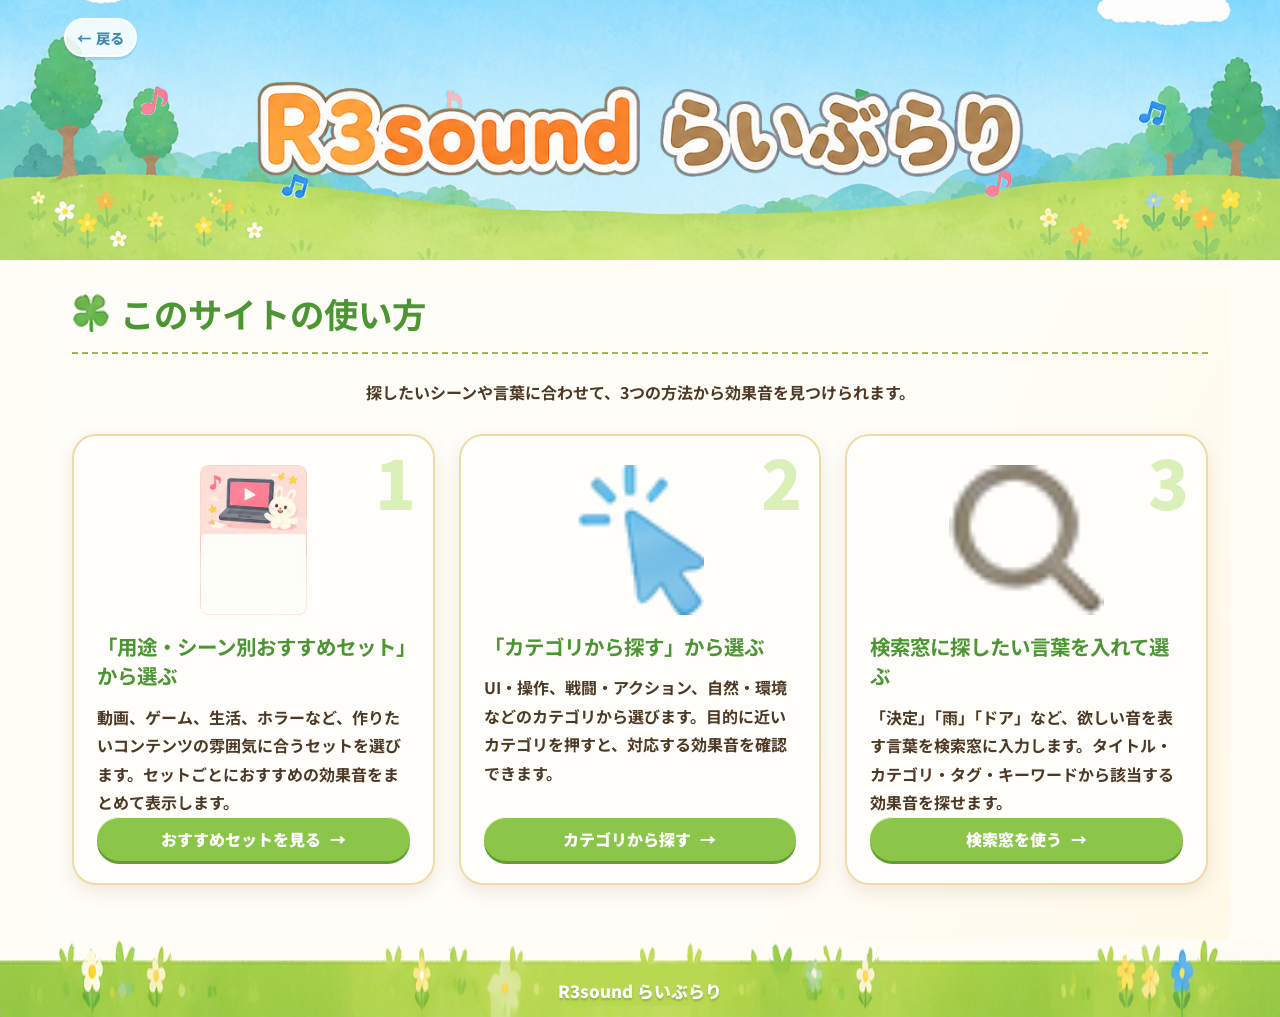
==== about.html @ 97f18c41 "Create about.html 315" ====
<!doctype html>
<html lang="ja">
<head>
  <meta charset="UTF-8">
  <meta name="viewport" content="width=device-width, initial-scale=1.0">
  <title>使い方 | R3sound らいぶらり</title>
  <link rel="stylesheet" href="style.css">
  <style>
    .guide-page { min-height: 100vh; color: #4d3924; background: #fffdf5; }
    .guide-hero { position: relative; min-height: 260px; overflow: hidden; padding: 18px 5% 46px; text-align: center; background: url('assets/images/01.png') center 55% / cover no-repeat; }
    .guide-hero::after { content: ''; position: absolute; inset: 0; background: linear-gradient(180deg, rgba(255,255,255,.08), rgba(255,255,255,.26)); pointer-events: none; }
    .guide-nav, .guide-brand { position: relative; z-index: 2; }
    .guide-nav { display: flex; justify-content: flex-start; max-width: 1320px; margin: 0 auto; }
    .guide-nav a { display: inline-flex; align-items: center; gap: 5px; padding: 7px 11px; border: 2px solid rgba(255,255,255,.94); border-radius: 999px; background: rgba(255,255,255,.84); color: #4089ad; font-weight: 800; font-size: .9rem; text-decoration: none; box-shadow: 0 3px 0 rgba(49,123,154,.18); transition: transform .2s ease, background .2s ease; }
    .guide-nav a:hover, .guide-nav a:focus-visible { transform: translateY(-2px); background: #fff; }
    .guide-brand { display: inline-block; margin-top: 24px; }
    .guide-brand img { width: min(850px, 60vw); height: auto; }
    .guide-note { position: absolute; z-index: 1; width: clamp(22px, 2.1vw, 34px); height: auto; pointer-events: none; animation: guide-float 3.5s ease-in-out infinite; }
    .guide-note.n1 { left: 11%; top: 86px; animation-delay: -.4s; } .guide-note.n2 { left: 22%; top: 173px; animation-delay: -1.4s; } .guide-note.n3 { left: 34%; top: 90px; animation-delay: -2.2s; } .guide-note.n4 { left: 66%; top: 88px; animation-delay: -1s; } .guide-note.n5 { left: 77%; top: 168px; animation-delay: -2.8s; } .guide-note.n6 { left: 89%; top: 100px; animation-delay: -.8s; }
    @keyframes guide-float { 0%, 100% { transform: translateY(0) rotate(-5deg); } 50% { transform: translateY(-13px) rotate(8deg); } }
    .guide-main { max-width: 1180px; margin: 28px auto 0; padding: 0 22px 54px; }
    .guide-heading { display: flex; align-items: center; gap: 10px; margin: 0 0 24px; padding-bottom: 14px; border-bottom: 2px dashed #91bd49; color: #4b9633; font-size: clamp(1.5rem, 3.8vw, 2.15rem); }
    .guide-heading img { width: 38px; height: 38px; object-fit: contain; }
    .guide-intro { margin: 0 0 26px; line-height: 1.85; text-align: center; }
    .guide-cards { display: grid; grid-template-columns: repeat(3, 1fr); gap: 24px; }
    .guide-card { position: relative; overflow: hidden; display: flex; flex-direction: column; min-height: 365px; padding: 25px 23px 22px; border: 2px solid #f0dba8; border-radius: 24px; background: #fffefb; box-shadow: 0 7px 17px rgba(135,104,48,.13); transition: transform .24s ease, box-shadow .24s ease; }
    .guide-card:hover { transform: translateY(-7px); box-shadow: 0 14px 25px rgba(135,104,48,.2); }
    .guide-number { position: absolute; top: 11px; right: 17px; color: #dbefb8; font-size: 4.2rem; font-weight: 900; line-height: 1; }
    .guide-card img { position: relative; width: 100%; height: 150px; object-fit: contain; margin: 4px 0 17px; }
    .guide-card h2 { position: relative; margin: 0 0 12px; color: #4b9633; font-size: 1.28rem; line-height: 1.45; }
    .guide-card p { position: relative; margin: 0; line-height: 1.78; }
    .guide-card a { position: relative; display: inline-flex; align-items: center; justify-content: center; gap: 9px; margin-top: auto; padding: 10px 16px; border-radius: 999px; background: #8bc64a; color: #fff; font-weight: 900; text-decoration: none; box-shadow: inset 0 1px #efffcf, 0 3px 0 #609e30; transition: transform .2s ease, filter .2s ease; }
    .guide-card a:hover { transform: translateY(-2px); filter: brightness(1.08); }
    .guide-footer { position: relative; min-height: 78px; display: grid; place-items: end center; padding-bottom: 12px; background: url('assets/images/02.png') center / 100% 100% no-repeat; color: #fff; font-weight: 900; font-size: 1.05rem; text-shadow: 0 2px 2px rgba(60,113,25,.35); }
    .guide-footer a { color: inherit; text-decoration: none; }
    @media (max-width: 760px) { .guide-cards { grid-template-columns: 1fr; } .guide-card { min-height: 0; } }
    @media (max-width: 620px) { .guide-hero { min-height: 218px; padding: 12px 14px 37px; } .guide-nav a { padding: 6px 9px; font-size: .78rem; } .guide-brand { margin-top: 21px; } .guide-brand img { width: 95%; } .guide-note { width: 20px; } .guide-note.n3, .guide-note.n4 { display: none; } .guide-main { margin-top: 18px; padding: 0 12px 34px; } .guide-heading { font-size: 1.4rem; } }
  </style>
</head>
<body class="guide-page">
  <header class="guide-hero">
    <nav class="guide-nav" aria-label="ページ操作"><a href="index.html"><span aria-hidden="true">←</span> 戻る</a></nav>
    <img class="guide-note n1" src="assets/images/06.png" alt=""><img class="guide-note n2" src="assets/images/07.png" alt=""><img class="guide-note n3" src="assets/images/08.png" alt=""><img class="guide-note n4" src="assets/images/09.png" alt=""><img class="guide-note n5" src="assets/images/06.png" alt=""><img class="guide-note n6" src="assets/images/07.png" alt="">
    <a class="guide-brand" href="index.html" aria-label="R3sound らいぶらり トップページへ"><img src="assets/images/03.png" alt="R3sound らいぶらり"></a>
  </header>
  <main class="guide-main">
    <h1 class="guide-heading"><img src="assets/icons/a05.png" alt="">このサイトの使い方</h1>
    <p class="guide-intro">探したいシーンや言葉に合わせて、3つの方法から効果音を見つけられます。</p>
    <section class="guide-cards" aria-label="効果音の探し方">
      <article class="guide-card"><span class="guide-number">1</span><img src="assets/images/10.png" alt="解説動画向けのおすすめセット"><h2>「用途・シーン別おすすめセット」から選ぶ</h2><p>動画、ゲーム、生活、ホラーなど、作りたいコンテンツの雰囲気に合うセットを選びます。セットごとにおすすめの効果音をまとめて表示します。</p><a href="index.html#sets">おすすめセットを見る <span aria-hidden="true">→</span></a></article>
      <article class="guide-card"><span class="guide-number">2</span><img src="assets/icons/a08.png" alt="UI・操作のカテゴリ"><h2>「カテゴリから探す」から選ぶ</h2><p>UI・操作、戦闘・アクション、自然・環境などのカテゴリから選びます。目的に近いカテゴリを押すと、対応する効果音を確認できます。</p><a href="index.html#categories">カテゴリから探す <span aria-hidden="true">→</span></a></article>
      <article class="guide-card"><span class="guide-number">3</span><img src="assets/icons/a04.png" alt="検索"><h2>検索窓に探したい言葉を入れて選ぶ</h2><p>「決定」「雨」「ドア」など、欲しい音を表す言葉を検索窓に入力します。タイトル・カテゴリ・タグ・キーワードから該当する効果音を探せます。</p><a href="index.html#search">検索窓を使う <span aria-hidden="true">→</span></a></article>
    </section>
  </main>
  <footer class="guide-footer"><a href="index.html">R3sound らいぶらり</a></footer>
</body>
</html>
---- style.css ----
@import url('https://fonts.googleapis.com/css2?family=Mochiy+Pop+One&family=Noto+Sans+JP:wght@600;700;800&display=swap');
.search-suggestions{position:relative;z-index:3;display:flex;flex-wrap:wrap;justify-content:center;gap:7px;max-width:850px;margin:8px auto 0;color:#fff;font-size:13px}.search-suggestions button{border:1px solid #fff;background:#5baed0;color:#fff;border-radius:15px;padding:3px 11px;font:inherit;cursor:pointer}.search-suggestions button:hover{background:#318cb6}@media(max-width:760px){.search-suggestions{font-size:11px}.search-suggestions button{padding:3px 8px}}
.sound-empty{grid-column:1 / -1;margin:0;padding:26px;border:1px dashed #93bf6b;border-radius:14px;background:#fbfff7;color:#5d8744;text-align:center}
body .selected-source:not(.is-set-image) .selected-source-visual{display:flex;align-items:center;justify-content:center;overflow:visible;background:transparent;border:2px solid #8ac45c;border-radius:14px}body .selected-source:not(.is-set-image) .selected-source-visual img{width:100%;height:100%;object-fit:contain;object-position:center}
.selected-source:not(.is-set-image) .selected-source-visual{width:68px;height:68px;flex-basis:68px}.selected-source:not(.is-set-image) .selected-source-visual img{width:68px;height:68px}.selected-source.is-set-image .selected-source-visual{display:flex;justify-content:center;align-items:flex-start}.selected-source.is-set-image .selected-source-visual img{transform-origin:center top;object-position:center top}
.selected-source-visual{width:68px;height:68px;flex:0 0 68px;overflow:hidden;border-radius:10px}.selected-source-visual img{display:block}.selected-source.is-set-image .selected-source-visual img{width:68px;height:136px;max-width:none;object-fit:fill;object-position:top}
.hero .dog{animation:dog-walk 7s ease-in-out infinite}.hero .cat{animation:cat-walk 7s ease-in-out infinite}@keyframes dog-walk{0%,100%{transform:translate(0,0) rotate(0)}12%{transform:translate(-1.8vw,-7px) rotate(-4deg)}24%{transform:translate(-3.8vw,0) rotate(2deg)}36%{transform:translate(-6vw,-7px) rotate(-4deg)}48%{transform:translate(-8vw,0) rotate(0)}54%{transform:translate(-8vw,-5px) rotate(5deg)}66%{transform:translate(-6vw,0) rotate(3deg)}78%{transform:translate(-3vw,-7px) rotate(-3deg)}90%{transform:translate(-1vw,0) rotate(2deg)}}@keyframes cat-walk{0%,100%{transform:translate(0,0) rotate(0)}12%{transform:translate(1.8vw,-7px) rotate(4deg)}24%{transform:translate(3.8vw,0) rotate(-2deg)}36%{transform:translate(6vw,-7px) rotate(4deg)}48%{transform:translate(8vw,0) rotate(0)}54%{transform:translate(8vw,-5px) rotate(-5deg)}66%{transform:translate(6vw,0) rotate(-3deg)}78%{transform:translate(3vw,-7px) rotate(3deg)}90%{transform:translate(1vw,0) rotate(-2deg)}}@media(prefers-reduced-motion:reduce){.hero .dog,.hero .cat{animation:none}}
.sound-card .waveform{position:relative;overflow:hidden;gap:2px}.sound-card .waveform i{flex:1 1 0;width:3px;max-width:4px;transform-origin:center}.sound-card.is-playing .waveform::after{position:absolute;inset:0;content:"";background:linear-gradient(90deg,transparent 0%,#ffffffaa 48%,transparent 100%);animation:wave-flow 1.15s linear infinite}.sound-card.is-playing .waveform i{animation:wave-pulse .72s ease-in-out infinite;animation-delay:calc(var(--bar-index) * 38ms)}@keyframes wave-flow{from{transform:translateX(-110%)}to{transform:translateX(110%)}}@keyframes wave-pulse{50%{transform:scaleY(.28);filter:brightness(1.2)}}
.sound-section .sound-selection{align-items:flex-start;flex-direction:column;gap:8px}.selected-source{display:flex;align-items:center;gap:8px;color:#396d2d;font-size:24px}.selected-source img{width:68px;height:68px;object-fit:contain}.sound-section .sound-selection strong{font-size:14px}
.sound-section h2{position:relative;top:15px;margin-bottom:38px}.sound-grid{grid-template-columns:repeat(4,minmax(0,1fr));grid-auto-flow:row}body footer{padding-top:5px;line-height:28px}
.sound-section{margin-top:30px}.sound-selection{display:flex;align-items:center;gap:12px;margin:-5px 0 18px;font-size:14px}.sound-selection span{color:#fff;background:#78b93a;border-radius:20px;padding:5px 14px}.sound-selection strong{color:#4b8730;font-size:18px}.sound-grid{display:grid;grid-template-columns:repeat(4,minmax(0,1fr));gap:20px}.sound-card{min-width:0;padding:17px;border:1px solid #d9ebc5;border-radius:18px;background:linear-gradient(145deg,#fff 0%,#fbfff7 100%);box-shadow:0 5px 12px #879b6a2b;transition:transform .2s,box-shadow .2s}.sound-card:hover{transform:translateY(-5px);box-shadow:0 12px 19px #78935342}.sound-card-head{display:flex;justify-content:space-between;align-items:flex-start;gap:7px}.sound-card h3{margin:0;color:#385f2c;font-size:17px;line-height:1.4}.sound-category{flex:0 0 auto;color:#4a902c;background:#e4f4cb;border-radius:13px;padding:3px 8px;font-size:10px}.sound-meta{display:flex;flex-wrap:wrap;gap:5px;margin:10px 0}.sound-meta span{border-radius:10px;padding:3px 7px;background:#fff0cc;color:#9a681b;font-size:10px}.sound-meta .keyword{background:#e9efff;color:#4169aa}.waveform{height:55px;display:flex;align-items:center;justify-content:space-around;gap:3px;margin:8px 0 13px;padding:7px;border-radius:10px;background:#f2f8ed}.waveform i{display:block;width:5px;max-width:8%;height:var(--bar-height);border-radius:5px;background:linear-gradient(#8bca58,#49a9bb)}.sound-actions{display:grid;grid-template-columns:1fr 1fr;gap:8px}.sound-actions button{border:0;border-radius:16px;padding:8px 4px;color:#fff;font:700 12px "Noto Sans JP",sans-serif;cursor:pointer;transition:filter .2s,transform .2s}.sound-actions button:hover{filter:brightness(1.08);transform:translateY(-2px)}.preview-button{background:#4eaf75}.download-button{background:#5b91dd}@media(max-width:1100px){.sound-grid{grid-template-columns:repeat(3,minmax(0,1fr))}}@media(max-width:760px){.sound-section{margin-top:28px}.sound-selection{gap:7px;align-items:flex-start;flex-direction:column}.sound-selection strong{font-size:15px}.sound-grid{grid-template-columns:repeat(2,minmax(0,1fr));gap:12px}.sound-card{padding:13px}.sound-card h3{font-size:14px}.sound-actions button{font-size:10px}}@media(max-width:460px){.sound-grid{grid-template-columns:1fr}}
body footer{height:40px;background:transparent url('assets/images/02.png') center/100% 100% no-repeat}
.hero .utility-nav a,.hero .tagline{-webkit-text-stroke:10px #fff;paint-order:stroke fill;text-shadow:0 0 0 #fff}
/* Keep every card's copy within the lower white area at all screen sizes. */
.recommends .card h3{top:52%;font-size:clamp(13px,1.3vw,19px);line-height:1.25}
.recommends .card p{top:68%;font-size:clamp(8px,.78vw,12px);line-height:1.35}
.recommends .card a{bottom:6%;font-size:clamp(11px,1vw,16px);padding:4px}
@media(max-width:760px){.recommends .card h3{top:52%;font-size:13px}.recommends .card p{top:70%;font-size:8px;line-height:1.25}.recommends .card a{bottom:5%;font-size:11px;padding:3px;gap:10px}}
/* Text and buttons sit in the white lower half of the supplied PNG cards. */
.recommends .card{position:relative;aspect-ratio:5 / 7;padding:0}
.recommends .card-art{position:absolute;inset:0;width:100%;height:100%;z-index:0}
.recommends .card h3,.recommends .card p,.recommends .card a{position:absolute;z-index:1;left:8%;right:8%;width:auto}
.recommends .card h3{top:52%;margin:0;font-size:clamp(13px,1.3vw,19px);line-height:1.25}
.recommends .card p{top:68%;margin:0;min-height:0;font-size:clamp(8px,.78vw,12px);line-height:1.35}
.recommends .card a{bottom:6%;margin:0;font-size:clamp(11px,1vw,16px);padding:4px}
@media(max-width:760px){.recommends .card{padding:0}.recommends .card h3{top:52%;font-size:13px}.recommends .card p{top:70%;font-size:8px;line-height:1.25}.recommends .card a{bottom:5%;font-size:11px;padding:3px;gap:10px}}
*{box-sizing:border-box} html{scroll-behavior:smooth} body{margin:0;color:#27211d;background:#fffdf7;font-family:"Noto Sans JP",sans-serif;font-weight:700}.hero{height:360px;position:relative;overflow:hidden;background:#a9e4fc}.hero-bg{width:100%;height:100%;object-fit:cover;position:absolute;inset:0}.utility-nav{position:absolute;top:17px;right:5.1%;display:flex;gap:17px;z-index:2}.utility-nav a{font-size:13px;color:#23739c;text-decoration:none;display:flex;align-items:center;gap:3px;text-shadow:0 2px #fff}.utility-nav img{width:35px;height:35px;object-fit:contain}.hero-content{position:relative;z-index:1;margin:auto;width:min(850px,60vw);padding-top:57px;text-align:center}.logo{width:min(100%,865px);height:auto}.tagline{font-family:"Mochiy Pop One",sans-serif;color:#754c23;font-size:21px;margin:5px 0 23px;text-shadow:0 3px #fff,2px 0 #fff,-2px 0 #fff}.search{height:70px;background:#fff;border:1px solid #d8c99c;border-radius:38px;box-shadow:0 3px 6px #6b8a8d55;display:flex;align-items:center;padding:0 23px;text-align:left}.search img{width:33px;height:33px;object-fit:contain;margin-right:20px}.search input{border:0;outline:0;background:transparent;width:100%;font:600 17px "Noto Sans JP",sans-serif;color:#48433a}.search input::placeholder{color:#756f67}.popular{display:flex;align-items:center;justify-content:center;gap:9px;margin-top:11px;color:#fff;font-size:14px;white-space:nowrap}.popular button{border:0;border-radius:18px;padding:4px 13px;color:#fff;background:#a4d64a;font:inherit;box-shadow:inset 0 1px #eaffbb,0 2px 3px #66882666;cursor:pointer;transition:.2s}.popular button:hover{transform:translateY(-2px);background:#79bd2a}.pet{position:absolute;z-index:1;bottom:48px;height:160px;width:auto;filter:drop-shadow(0 3px 1px #53842b33)}.dog{left:9.5%}.cat{right:9.5%}.note{position:absolute;z-index:1;width:28px;animation:float 2.8s ease-in-out infinite}.note-pink{left:14.7%;top:105px}.note-green{left:19.8%;top:171px;animation-delay:.7s}.note-blue{right:20.5%;top:182px;animation-delay:1.2s}@keyframes float{50%{transform:translateY(-10px) rotate(8deg)}}main{padding:25px max(5%,40px) 30px;background:linear-gradient(115deg,#fffdf8 0%,#fffdf8 65%,#fff9e8)}.section{max-width:1390px;margin:auto}.section h2{font-family:"Mochiy Pop One",sans-serif;color:#4c9129;font-size:24px;letter-spacing:1px;display:flex;align-items:center;gap:9px;margin:0 0 23px;border-bottom:2px dashed #91bd49;padding-bottom:15px}.section h2 img{width:31px;height:31px;object-fit:contain}.cards{display:grid;grid-template-columns:repeat(5,1fr);gap:34px}.card{min-width:0;background:#fffefc;border:1px solid #f0e2c9;border-radius:20px;box-shadow:0 6px 12px #c6ae8438;overflow:hidden;text-align:center;padding-bottom:19px;transition:transform .25s,box-shadow .25s}.card:hover{transform:translateY(-8px);box-shadow:0 15px 20px #b9985d45}.card-art{width:100%;height:auto;display:block}.card h3{font-size:22px;line-height:1.28;margin:17px 5px 9px}.card p{font-size:13px;line-height:1.55;margin:0 2px 15px;min-height:59px}.card a{margin:auto;color:#fff;text-decoration:none;width:84%;display:flex;align-items:center;justify-content:center;gap:29px;border-radius:20px;padding:5px;font-size:16px;line-height:1;background:var(--accent);box-shadow:inset 0 1px #ffffff99,0 2px 3px #3f713755;transition:.2s}.card a:hover{filter:brightness(1.12);transform:scale(1.03)}.card a img{width:13px;height:13px;object-fit:contain}.card-pink{--accent:#ff6672}.card-pink h3{color:#fb6872}.card-blue{--accent:#428fee}.card-blue h3{color:#0060c8}.card-green{--accent:#42ae50}.card-green h3{color:#368e39}.card-orange{--accent:#fb921c}.card-orange h3{color:#ef7d00}.card-purple{--accent:#9260bd}.card-purple h3{color:#76509d}.categories{margin-top:20px}.categories h2{margin-bottom:25px}.category-grid{display:grid;grid-template-columns:repeat(9,1fr);gap:20px}.category-grid a{height:94px;border-radius:11px;background:#fffdf6;border:1px solid #f2dfba;box-shadow:0 2px 5px #e2c99530;text-decoration:none;color:#32271f;display:flex;flex-direction:column;align-items:center;justify-content:center;gap:7px;font-size:13px;transition:.2s}.category-grid a:hover{background:#fff5d6;transform:translateY(-5px);box-shadow:0 8px 15px #d4a85544}.category-grid img{height:45px;max-width:55px;object-fit:contain}.category-grid span{white-space:nowrap}footer{height:28px;background:#a8d94b url('assets/images/02.png') center/auto 28px no-repeat;color:#fff;text-align:center;font-size:16px;line-height:28px;text-shadow:0 2px #6ea225}@media(max-width:1100px){.cards{gap:16px}.card h3{font-size:18px}.card p{font-size:12px}.category-grid{gap:9px}.pet{height:135px}.hero-content{width:65vw}}@media(max-width:760px){.hero{height:475px}.utility-nav{right:15px;top:10px;gap:8px}.utility-nav a{font-size:10px;flex-direction:column}.utility-nav img{width:26px;height:26px}.hero-content{width:calc(100% - 32px);padding-top:70px}.logo{width:95%}.tagline{font-size:14px;line-height:1.55;margin:9px 0 15px}.search{height:60px;padding:0 17px}.search input{font-size:13px}.search img{width:25px;margin-right:10px}.popular{flex-wrap:wrap;white-space:normal;gap:5px;font-size:11px;margin:9px auto;width:95%}.popular button{padding:3px 9px}.pet{height:105px;bottom:18px}.dog{left:4%}.cat{right:4%}.note{display:none}main{padding:20px 16px}.section h2{font-size:17px;margin-bottom:16px;padding-bottom:10px}.section h2 img{width:25px}.cards{grid-template-columns:repeat(2,1fr);gap:14px}.card{border-radius:14px;padding-bottom:13px}.card h3{font-size:16px;margin:10px 3px 7px}.card p{font-size:10px;min-height:46px;margin-bottom:10px}.card a{font-size:13px;gap:15px}.category-grid{grid-template-columns:repeat(3,1fr);gap:10px}.category-grid a{height:86px;font-size:11px}.categories{margin-top:24px}}
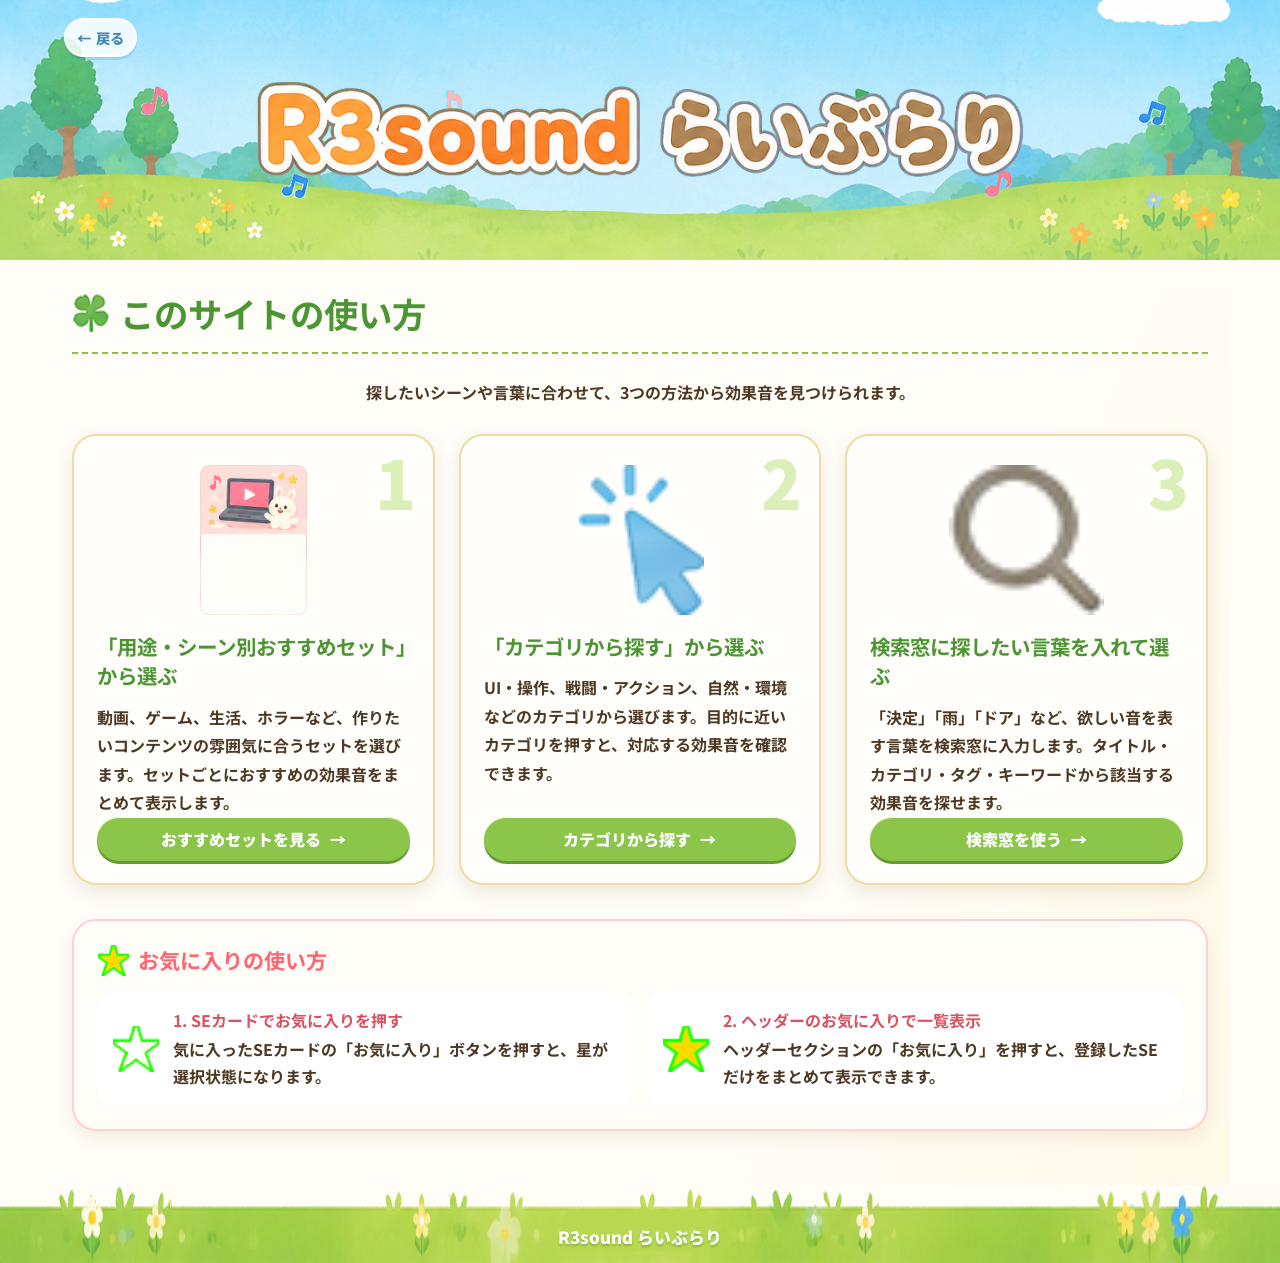
==== commit 9b84c8ef: "Update about.html" ====
--- a/about.html
+++ b/about.html
@@ -31,9 +31,17 @@
     .guide-card p { position: relative; margin: 0; line-height: 1.78; }
     .guide-card a { position: relative; display: inline-flex; align-items: center; justify-content: center; gap: 9px; margin-top: auto; padding: 10px 16px; border-radius: 999px; background: #8bc64a; color: #fff; font-weight: 900; text-decoration: none; box-shadow: inset 0 1px #efffcf, 0 3px 0 #609e30; transition: transform .2s ease, filter .2s ease; }
     .guide-card a:hover { transform: translateY(-2px); filter: brightness(1.08); }
+    .guide-favorite { margin-top: 34px; padding: 24px; border: 2px solid #ffd0d4; border-radius: 24px; background: #fffdf7; box-shadow: 0 7px 17px rgba(135,104,48,.1); }
+    .guide-favorite h2 { display: flex; align-items: center; gap: 9px; margin: 0 0 17px; color: #ff6672; font-size: 1.32rem; }
+    .guide-favorite h2 img { width: 31px; height: 31px; object-fit: contain; }
+    .favorite-steps { display: grid; grid-template-columns: repeat(2, 1fr); gap: 16px; }
+    .favorite-step { display: flex; align-items: center; gap: 14px; padding: 15px; border-radius: 16px; background: #fff; }
+    .favorite-step img { width: 46px; height: 46px; object-fit: contain; }
+    .favorite-step strong { display: block; margin-bottom: 4px; color: #d95261; }
+    .favorite-step p { margin: 0; line-height: 1.7; }
     .guide-footer { position: relative; min-height: 78px; display: grid; place-items: end center; padding-bottom: 12px; background: url('assets/images/02.png') center / 100% 100% no-repeat; color: #fff; font-weight: 900; font-size: 1.05rem; text-shadow: 0 2px 2px rgba(60,113,25,.35); }
     .guide-footer a { color: inherit; text-decoration: none; }
-    @media (max-width: 760px) { .guide-cards { grid-template-columns: 1fr; } .guide-card { min-height: 0; } }
+    @media (max-width: 760px) { .guide-cards, .favorite-steps { grid-template-columns: 1fr; } .guide-card { min-height: 0; } }
     @media (max-width: 620px) { .guide-hero { min-height: 218px; padding: 12px 14px 37px; } .guide-nav a { padding: 6px 9px; font-size: .78rem; } .guide-brand { margin-top: 21px; } .guide-brand img { width: 95%; } .guide-note { width: 20px; } .guide-note.n3, .guide-note.n4 { display: none; } .guide-main { margin-top: 18px; padding: 0 12px 34px; } .guide-heading { font-size: 1.4rem; } }
   </style>
 </head>
@@ -51,6 +59,13 @@
       <article class="guide-card"><span class="guide-number">2</span><img src="assets/icons/a08.png" alt="UI・操作のカテゴリ"><h2>「カテゴリから探す」から選ぶ</h2><p>UI・操作、戦闘・アクション、自然・環境などのカテゴリから選びます。目的に近いカテゴリを押すと、対応する効果音を確認できます。</p><a href="index.html#categories">カテゴリから探す <span aria-hidden="true">→</span></a></article>
       <article class="guide-card"><span class="guide-number">3</span><img src="assets/icons/a04.png" alt="検索"><h2>検索窓に探したい言葉を入れて選ぶ</h2><p>「決定」「雨」「ドア」など、欲しい音を表す言葉を検索窓に入力します。タイトル・カテゴリ・タグ・キーワードから該当する効果音を探せます。</p><a href="index.html#search">検索窓を使う <span aria-hidden="true">→</span></a></article>
     </section>
+    <section class="guide-favorite" aria-labelledby="favorite-guide-title">
+      <h2 id="favorite-guide-title"><img src="assets/icons/a18.png" alt="">お気に入りの使い方</h2>
+      <div class="favorite-steps">
+        <div class="favorite-step"><img src="assets/icons/a17.png" alt=""><div><strong>1. SEカードでお気に入りを押す</strong><p>気に入ったSEカードの「お気に入り」ボタンを押すと、星が選択状態になります。</p></div></div>
+        <div class="favorite-step"><img src="assets/icons/a18.png" alt=""><div><strong>2. ヘッダーのお気に入りで一覧表示</strong><p>ヘッダーセクションの「お気に入り」を押すと、登録したSEだけをまとめて表示できます。</p></div></div>
+      </div>
+    </section>
   </main>
   <footer class="guide-footer"><a href="index.html">R3sound らいぶらり</a></footer>
 </body>
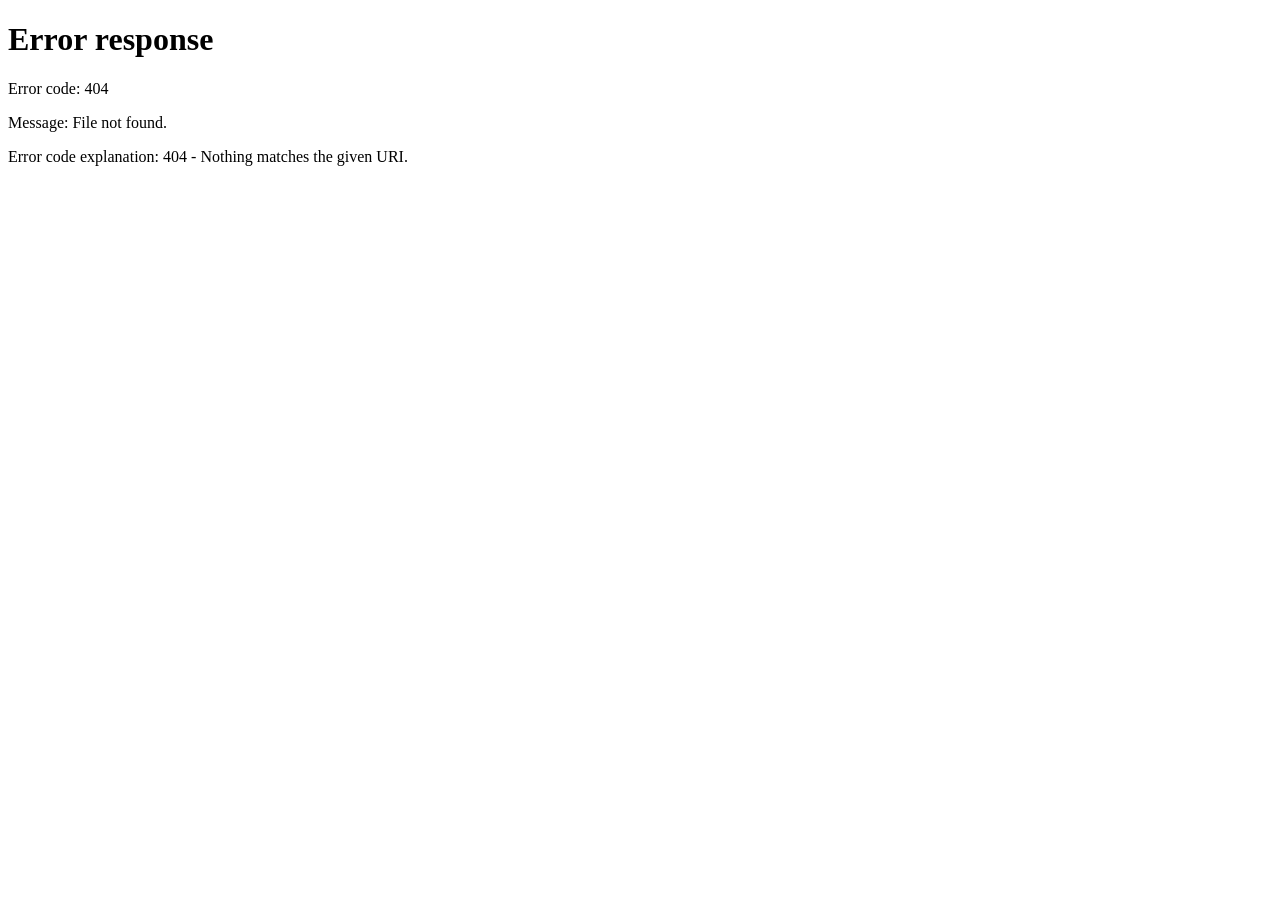
==== commit 5605fbdb: "Update about.html" ====
--- a/about.html
+++ b/about.html
@@ -1,72 +1,13 @@
 <!doctype html>
 <html lang="ja">
 <head>
-  <meta charset="UTF-8">
-  <meta name="viewport" content="width=device-width, initial-scale=1.0">
+  <meta charset="utf-8">
+  <meta name="viewport" content="width=device-width, initial-scale=1">
+  <meta http-equiv="refresh" content="0; url=R3sound_top_page/about.html">
   <title>使い方 | R3sound らいぶらり</title>
-  <link rel="stylesheet" href="style.css">
-  <style>
-    .guide-page { min-height: 100vh; color: #4d3924; background: #fffdf5; }
-    .guide-hero { position: relative; min-height: 260px; overflow: hidden; padding: 18px 5% 46px; text-align: center; background: url('assets/images/01.png') center 55% / cover no-repeat; }
-    .guide-hero::after { content: ''; position: absolute; inset: 0; background: linear-gradient(180deg, rgba(255,255,255,.08), rgba(255,255,255,.26)); pointer-events: none; }
-    .guide-nav, .guide-brand { position: relative; z-index: 2; }
-    .guide-nav { display: flex; justify-content: flex-start; max-width: 1320px; margin: 0 auto; }
-    .guide-nav a { display: inline-flex; align-items: center; gap: 5px; padding: 7px 11px; border: 2px solid rgba(255,255,255,.94); border-radius: 999px; background: rgba(255,255,255,.84); color: #4089ad; font-weight: 800; font-size: .9rem; text-decoration: none; box-shadow: 0 3px 0 rgba(49,123,154,.18); transition: transform .2s ease, background .2s ease; }
-    .guide-nav a:hover, .guide-nav a:focus-visible { transform: translateY(-2px); background: #fff; }
-    .guide-brand { display: inline-block; margin-top: 24px; }
-    .guide-brand img { width: min(850px, 60vw); height: auto; }
-    .guide-note { position: absolute; z-index: 1; width: clamp(22px, 2.1vw, 34px); height: auto; pointer-events: none; animation: guide-float 3.5s ease-in-out infinite; }
-    .guide-note.n1 { left: 11%; top: 86px; animation-delay: -.4s; } .guide-note.n2 { left: 22%; top: 173px; animation-delay: -1.4s; } .guide-note.n3 { left: 34%; top: 90px; animation-delay: -2.2s; } .guide-note.n4 { left: 66%; top: 88px; animation-delay: -1s; } .guide-note.n5 { left: 77%; top: 168px; animation-delay: -2.8s; } .guide-note.n6 { left: 89%; top: 100px; animation-delay: -.8s; }
-    @keyframes guide-float { 0%, 100% { transform: translateY(0) rotate(-5deg); } 50% { transform: translateY(-13px) rotate(8deg); } }
-    .guide-main { max-width: 1180px; margin: 28px auto 0; padding: 0 22px 54px; }
-    .guide-heading { display: flex; align-items: center; gap: 10px; margin: 0 0 24px; padding-bottom: 14px; border-bottom: 2px dashed #91bd49; color: #4b9633; font-size: clamp(1.5rem, 3.8vw, 2.15rem); }
-    .guide-heading img { width: 38px; height: 38px; object-fit: contain; }
-    .guide-intro { margin: 0 0 26px; line-height: 1.85; text-align: center; }
-    .guide-cards { display: grid; grid-template-columns: repeat(3, 1fr); gap: 24px; }
-    .guide-card { position: relative; overflow: hidden; display: flex; flex-direction: column; min-height: 365px; padding: 25px 23px 22px; border: 2px solid #f0dba8; border-radius: 24px; background: #fffefb; box-shadow: 0 7px 17px rgba(135,104,48,.13); transition: transform .24s ease, box-shadow .24s ease; }
-    .guide-card:hover { transform: translateY(-7px); box-shadow: 0 14px 25px rgba(135,104,48,.2); }
-    .guide-number { position: absolute; top: 11px; right: 17px; color: #dbefb8; font-size: 4.2rem; font-weight: 900; line-height: 1; }
-    .guide-card img { position: relative; width: 100%; height: 150px; object-fit: contain; margin: 4px 0 17px; }
-    .guide-card h2 { position: relative; margin: 0 0 12px; color: #4b9633; font-size: 1.28rem; line-height: 1.45; }
-    .guide-card p { position: relative; margin: 0; line-height: 1.78; }
-    .guide-card a { position: relative; display: inline-flex; align-items: center; justify-content: center; gap: 9px; margin-top: auto; padding: 10px 16px; border-radius: 999px; background: #8bc64a; color: #fff; font-weight: 900; text-decoration: none; box-shadow: inset 0 1px #efffcf, 0 3px 0 #609e30; transition: transform .2s ease, filter .2s ease; }
-    .guide-card a:hover { transform: translateY(-2px); filter: brightness(1.08); }
-    .guide-favorite { margin-top: 34px; padding: 24px; border: 2px solid #ffd0d4; border-radius: 24px; background: #fffdf7; box-shadow: 0 7px 17px rgba(135,104,48,.1); }
-    .guide-favorite h2 { display: flex; align-items: center; gap: 9px; margin: 0 0 17px; color: #ff6672; font-size: 1.32rem; }
-    .guide-favorite h2 img { width: 31px; height: 31px; object-fit: contain; }
-    .favorite-steps { display: grid; grid-template-columns: repeat(2, 1fr); gap: 16px; }
-    .favorite-step { display: flex; align-items: center; gap: 14px; padding: 15px; border-radius: 16px; background: #fff; }
-    .favorite-step img { width: 46px; height: 46px; object-fit: contain; }
-    .favorite-step strong { display: block; margin-bottom: 4px; color: #d95261; }
-    .favorite-step p { margin: 0; line-height: 1.7; }
-    .guide-footer { position: relative; min-height: 78px; display: grid; place-items: end center; padding-bottom: 12px; background: url('assets/images/02.png') center / 100% 100% no-repeat; color: #fff; font-weight: 900; font-size: 1.05rem; text-shadow: 0 2px 2px rgba(60,113,25,.35); }
-    .guide-footer a { color: inherit; text-decoration: none; }
-    @media (max-width: 760px) { .guide-cards, .favorite-steps { grid-template-columns: 1fr; } .guide-card { min-height: 0; } }
-    @media (max-width: 620px) { .guide-hero { min-height: 218px; padding: 12px 14px 37px; } .guide-nav a { padding: 6px 9px; font-size: .78rem; } .guide-brand { margin-top: 21px; } .guide-brand img { width: 95%; } .guide-note { width: 20px; } .guide-note.n3, .guide-note.n4 { display: none; } .guide-main { margin-top: 18px; padding: 0 12px 34px; } .guide-heading { font-size: 1.4rem; } }
-  </style>
+  <script>location.replace('R3sound_top_page/about.html');</script>
 </head>
-<body class="guide-page">
-  <header class="guide-hero">
-    <nav class="guide-nav" aria-label="ページ操作"><a href="index.html"><span aria-hidden="true">←</span> 戻る</a></nav>
-    <img class="guide-note n1" src="assets/images/06.png" alt=""><img class="guide-note n2" src="assets/images/07.png" alt=""><img class="guide-note n3" src="assets/images/08.png" alt=""><img class="guide-note n4" src="assets/images/09.png" alt=""><img class="guide-note n5" src="assets/images/06.png" alt=""><img class="guide-note n6" src="assets/images/07.png" alt="">
-    <a class="guide-brand" href="index.html" aria-label="R3sound らいぶらり トップページへ"><img src="assets/images/03.png" alt="R3sound らいぶらり"></a>
-  </header>
-  <main class="guide-main">
-    <h1 class="guide-heading"><img src="assets/icons/a05.png" alt="">このサイトの使い方</h1>
-    <p class="guide-intro">探したいシーンや言葉に合わせて、3つの方法から効果音を見つけられます。</p>
-    <section class="guide-cards" aria-label="効果音の探し方">
-      <article class="guide-card"><span class="guide-number">1</span><img src="assets/images/10.png" alt="解説動画向けのおすすめセット"><h2>「用途・シーン別おすすめセット」から選ぶ</h2><p>動画、ゲーム、生活、ホラーなど、作りたいコンテンツの雰囲気に合うセットを選びます。セットごとにおすすめの効果音をまとめて表示します。</p><a href="index.html#sets">おすすめセットを見る <span aria-hidden="true">→</span></a></article>
-      <article class="guide-card"><span class="guide-number">2</span><img src="assets/icons/a08.png" alt="UI・操作のカテゴリ"><h2>「カテゴリから探す」から選ぶ</h2><p>UI・操作、戦闘・アクション、自然・環境などのカテゴリから選びます。目的に近いカテゴリを押すと、対応する効果音を確認できます。</p><a href="index.html#categories">カテゴリから探す <span aria-hidden="true">→</span></a></article>
-      <article class="guide-card"><span class="guide-number">3</span><img src="assets/icons/a04.png" alt="検索"><h2>検索窓に探したい言葉を入れて選ぶ</h2><p>「決定」「雨」「ドア」など、欲しい音を表す言葉を検索窓に入力します。タイトル・カテゴリ・タグ・キーワードから該当する効果音を探せます。</p><a href="index.html#search">検索窓を使う <span aria-hidden="true">→</span></a></article>
-    </section>
-    <section class="guide-favorite" aria-labelledby="favorite-guide-title">
-      <h2 id="favorite-guide-title"><img src="assets/icons/a18.png" alt="">お気に入りの使い方</h2>
-      <div class="favorite-steps">
-        <div class="favorite-step"><img src="assets/icons/a17.png" alt=""><div><strong>1. SEカードでお気に入りを押す</strong><p>気に入ったSEカードの「お気に入り」ボタンを押すと、星が選択状態になります。</p></div></div>
-        <div class="favorite-step"><img src="assets/icons/a18.png" alt=""><div><strong>2. ヘッダーのお気に入りで一覧表示</strong><p>ヘッダーセクションの「お気に入り」を押すと、登録したSEだけをまとめて表示できます。</p></div></div>
-      </div>
-    </section>
-  </main>
-  <footer class="guide-footer"><a href="index.html">R3sound らいぶらり</a></footer>
+<body>
+  <p><a href="R3sound_top_page/about.html">使い方ページを開く</a></p>
 </body>
 </html>
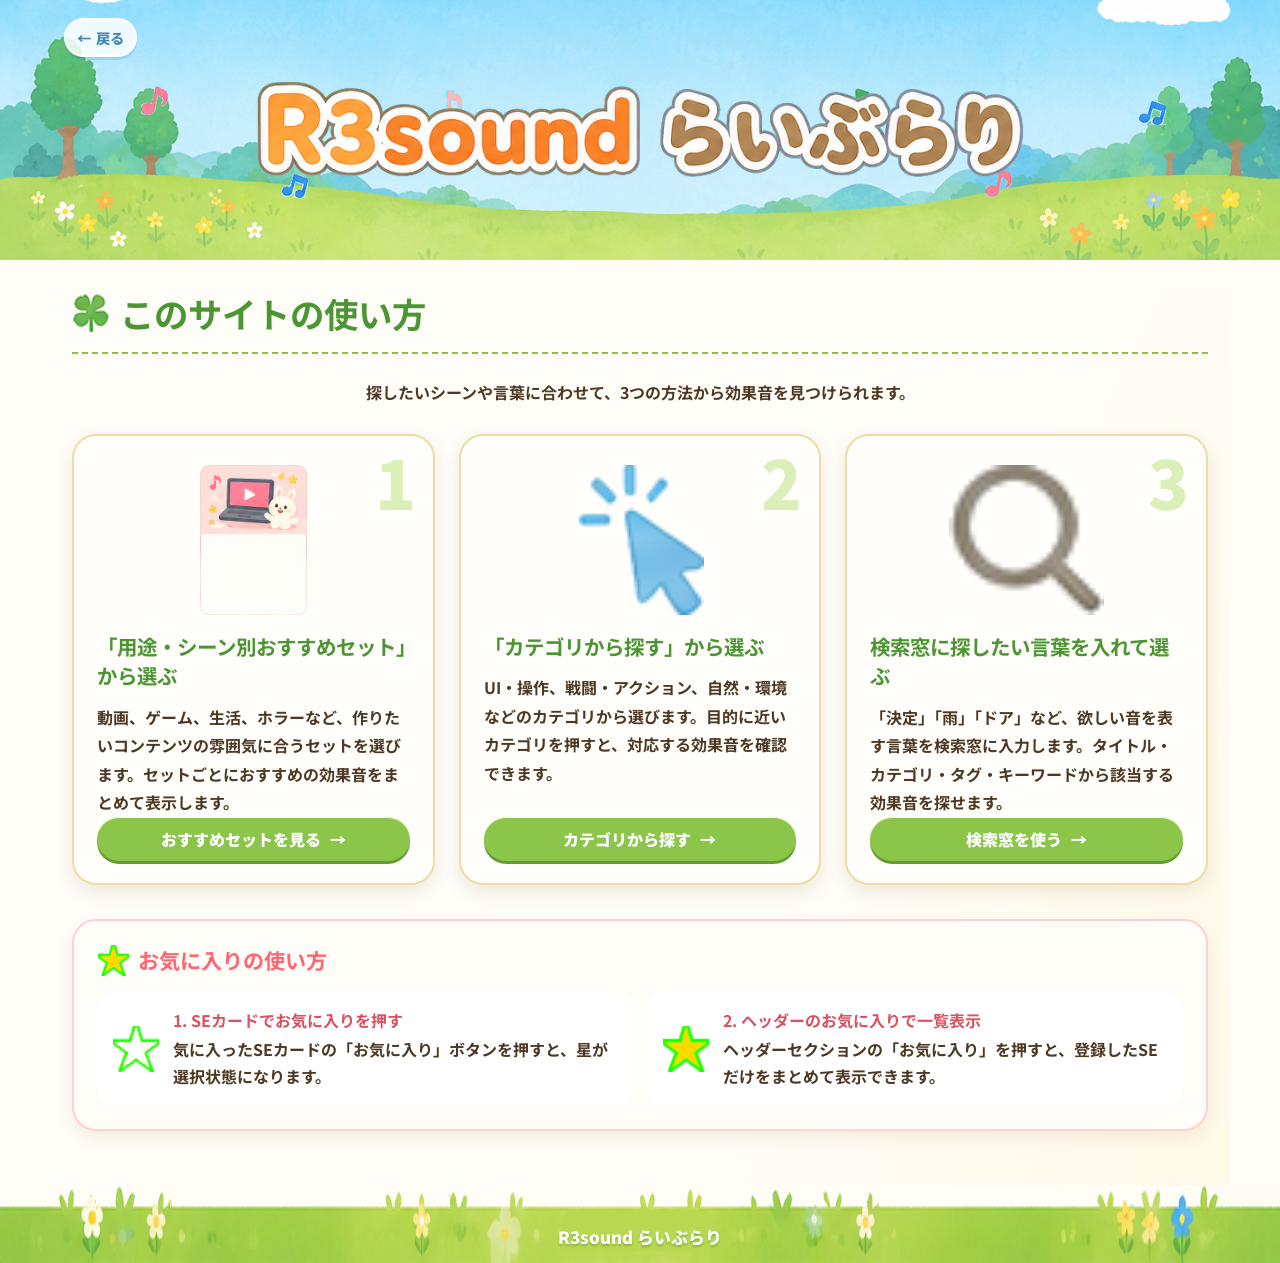
==== commit 9a818500: "Update about.html" ====
--- a/about.html
+++ b/about.html
@@ -1,13 +1,72 @@
 <!doctype html>
 <html lang="ja">
 <head>
-  <meta charset="utf-8">
-  <meta name="viewport" content="width=device-width, initial-scale=1">
-  <meta http-equiv="refresh" content="0; url=R3sound_top_page/about.html">
+  <meta charset="UTF-8">
+  <meta name="viewport" content="width=device-width, initial-scale=1.0">
   <title>使い方 | R3sound らいぶらり</title>
-  <script>location.replace('R3sound_top_page/about.html');</script>
+  <link rel="stylesheet" href="style.css">
+  <style>
+    .guide-page { min-height: 100vh; color: #4d3924; background: #fffdf5; }
+    .guide-hero { position: relative; min-height: 260px; overflow: hidden; padding: 18px 5% 46px; text-align: center; background: url('assets/images/01.png') center 55% / cover no-repeat; }
+    .guide-hero::after { content: ''; position: absolute; inset: 0; background: linear-gradient(180deg, rgba(255,255,255,.08), rgba(255,255,255,.26)); pointer-events: none; }
+    .guide-nav, .guide-brand { position: relative; z-index: 2; }
+    .guide-nav { display: flex; justify-content: flex-start; max-width: 1320px; margin: 0 auto; }
+    .guide-nav a { display: inline-flex; align-items: center; gap: 5px; padding: 7px 11px; border: 2px solid rgba(255,255,255,.94); border-radius: 999px; background: rgba(255,255,255,.84); color: #4089ad; font-weight: 800; font-size: .9rem; text-decoration: none; box-shadow: 0 3px 0 rgba(49,123,154,.18); transition: transform .2s ease, background .2s ease; }
+    .guide-nav a:hover, .guide-nav a:focus-visible { transform: translateY(-2px); background: #fff; }
+    .guide-brand { display: inline-block; margin-top: 24px; }
+    .guide-brand img { width: min(850px, 60vw); height: auto; }
+    .guide-note { position: absolute; z-index: 1; width: clamp(22px, 2.1vw, 34px); height: auto; pointer-events: none; animation: guide-float 3.5s ease-in-out infinite; }
+    .guide-note.n1 { left: 11%; top: 86px; animation-delay: -.4s; } .guide-note.n2 { left: 22%; top: 173px; animation-delay: -1.4s; } .guide-note.n3 { left: 34%; top: 90px; animation-delay: -2.2s; } .guide-note.n4 { left: 66%; top: 88px; animation-delay: -1s; } .guide-note.n5 { left: 77%; top: 168px; animation-delay: -2.8s; } .guide-note.n6 { left: 89%; top: 100px; animation-delay: -.8s; }
+    @keyframes guide-float { 0%, 100% { transform: translateY(0) rotate(-5deg); } 50% { transform: translateY(-13px) rotate(8deg); } }
+    .guide-main { max-width: 1180px; margin: 28px auto 0; padding: 0 22px 54px; }
+    .guide-heading { display: flex; align-items: center; gap: 10px; margin: 0 0 24px; padding-bottom: 14px; border-bottom: 2px dashed #91bd49; color: #4b9633; font-size: clamp(1.5rem, 3.8vw, 2.15rem); }
+    .guide-heading img { width: 38px; height: 38px; object-fit: contain; }
+    .guide-intro { margin: 0 0 26px; line-height: 1.85; text-align: center; }
+    .guide-cards { display: grid; grid-template-columns: repeat(3, 1fr); gap: 24px; }
+    .guide-card { position: relative; overflow: hidden; display: flex; flex-direction: column; min-height: 365px; padding: 25px 23px 22px; border: 2px solid #f0dba8; border-radius: 24px; background: #fffefb; box-shadow: 0 7px 17px rgba(135,104,48,.13); transition: transform .24s ease, box-shadow .24s ease; }
+    .guide-card:hover { transform: translateY(-7px); box-shadow: 0 14px 25px rgba(135,104,48,.2); }
+    .guide-number { position: absolute; top: 11px; right: 17px; color: #dbefb8; font-size: 4.2rem; font-weight: 900; line-height: 1; }
+    .guide-card img { position: relative; width: 100%; height: 150px; object-fit: contain; margin: 4px 0 17px; }
+    .guide-card h2 { position: relative; margin: 0 0 12px; color: #4b9633; font-size: 1.28rem; line-height: 1.45; }
+    .guide-card p { position: relative; margin: 0; line-height: 1.78; }
+    .guide-card a { position: relative; display: inline-flex; align-items: center; justify-content: center; gap: 9px; margin-top: auto; padding: 10px 16px; border-radius: 999px; background: #8bc64a; color: #fff; font-weight: 900; text-decoration: none; box-shadow: inset 0 1px #efffcf, 0 3px 0 #609e30; transition: transform .2s ease, filter .2s ease; }
+    .guide-card a:hover { transform: translateY(-2px); filter: brightness(1.08); }
+    .guide-favorite { margin-top: 34px; padding: 24px; border: 2px solid #ffd0d4; border-radius: 24px; background: #fffdf7; box-shadow: 0 7px 17px rgba(135,104,48,.1); }
+    .guide-favorite h2 { display: flex; align-items: center; gap: 9px; margin: 0 0 17px; color: #ff6672; font-size: 1.32rem; }
+    .guide-favorite h2 img { width: 31px; height: 31px; object-fit: contain; }
+    .favorite-steps { display: grid; grid-template-columns: repeat(2, 1fr); gap: 16px; }
+    .favorite-step { display: flex; align-items: center; gap: 14px; padding: 15px; border-radius: 16px; background: #fff; }
+    .favorite-step img { width: 46px; height: 46px; object-fit: contain; }
+    .favorite-step strong { display: block; margin-bottom: 4px; color: #d95261; }
+    .favorite-step p { margin: 0; line-height: 1.7; }
+    .guide-footer { position: relative; min-height: 78px; display: grid; place-items: end center; padding-bottom: 12px; background: url('assets/images/02.png') center / 100% 100% no-repeat; color: #fff; font-weight: 900; font-size: 1.05rem; text-shadow: 0 2px 2px rgba(60,113,25,.35); }
+    .guide-footer a { color: inherit; text-decoration: none; }
+    @media (max-width: 760px) { .guide-cards, .favorite-steps { grid-template-columns: 1fr; } .guide-card { min-height: 0; } }
+    @media (max-width: 620px) { .guide-hero { min-height: 218px; padding: 12px 14px 37px; } .guide-nav a { padding: 6px 9px; font-size: .78rem; } .guide-brand { margin-top: 21px; } .guide-brand img { width: 95%; } .guide-note { width: 20px; } .guide-note.n3, .guide-note.n4 { display: none; } .guide-main { margin-top: 18px; padding: 0 12px 34px; } .guide-heading { font-size: 1.4rem; } }
+  </style>
 </head>
-<body>
-  <p><a href="R3sound_top_page/about.html">使い方ページを開く</a></p>
+<body class="guide-page">
+  <header class="guide-hero">
+    <nav class="guide-nav" aria-label="ページ操作"><a href="index.html"><span aria-hidden="true">←</span> 戻る</a></nav>
+    <img class="guide-note n1" src="assets/images/06.png" alt=""><img class="guide-note n2" src="assets/images/07.png" alt=""><img class="guide-note n3" src="assets/images/08.png" alt=""><img class="guide-note n4" src="assets/images/09.png" alt=""><img class="guide-note n5" src="assets/images/06.png" alt=""><img class="guide-note n6" src="assets/images/07.png" alt="">
+    <a class="guide-brand" href="index.html" aria-label="R3sound らいぶらり トップページへ"><img src="assets/images/03.png" alt="R3sound らいぶらり"></a>
+  </header>
+  <main class="guide-main">
+    <h1 class="guide-heading"><img src="assets/icons/a05.png" alt="">このサイトの使い方</h1>
+    <p class="guide-intro">探したいシーンや言葉に合わせて、3つの方法から効果音を見つけられます。</p>
+    <section class="guide-cards" aria-label="効果音の探し方">
+      <article class="guide-card"><span class="guide-number">1</span><img src="assets/images/10.png" alt="解説動画向けのおすすめセット"><h2>「用途・シーン別おすすめセット」から選ぶ</h2><p>動画、ゲーム、生活、ホラーなど、作りたいコンテンツの雰囲気に合うセットを選びます。セットごとにおすすめの効果音をまとめて表示します。</p><a href="index.html#sets">おすすめセットを見る <span aria-hidden="true">→</span></a></article>
+      <article class="guide-card"><span class="guide-number">2</span><img src="assets/icons/a08.png" alt="UI・操作のカテゴリ"><h2>「カテゴリから探す」から選ぶ</h2><p>UI・操作、戦闘・アクション、自然・環境などのカテゴリから選びます。目的に近いカテゴリを押すと、対応する効果音を確認できます。</p><a href="index.html#categories">カテゴリから探す <span aria-hidden="true">→</span></a></article>
+      <article class="guide-card"><span class="guide-number">3</span><img src="assets/icons/a04.png" alt="検索"><h2>検索窓に探したい言葉を入れて選ぶ</h2><p>「決定」「雨」「ドア」など、欲しい音を表す言葉を検索窓に入力します。タイトル・カテゴリ・タグ・キーワードから該当する効果音を探せます。</p><a href="index.html#search">検索窓を使う <span aria-hidden="true">→</span></a></article>
+    </section>
+    <section class="guide-favorite" aria-labelledby="favorite-guide-title">
+      <h2 id="favorite-guide-title"><img src="assets/icons/a18.png" alt="">お気に入りの使い方</h2>
+      <div class="favorite-steps">
+        <div class="favorite-step"><img src="assets/icons/a17.png" alt=""><div><strong>1. SEカードでお気に入りを押す</strong><p>気に入ったSEカードの「お気に入り」ボタンを押すと、星が選択状態になります。</p></div></div>
+        <div class="favorite-step"><img src="assets/icons/a18.png" alt=""><div><strong>2. ヘッダーのお気に入りで一覧表示</strong><p>ヘッダーセクションの「お気に入り」を押すと、登録したSEだけをまとめて表示できます。</p></div></div>
+      </div>
+    </section>
+  </main>
+  <footer class="guide-footer"><a href="index.html">R3sound らいぶらり</a></footer>
 </body>
 </html>
--- a/style.css
+++ b/style.css
@@ -0,0 +1,27 @@
+@import url('https://fonts.googleapis.com/css2?family=Mochiy+Pop+One&family=Noto+Sans+JP:wght@600;700;800&display=swap');
+.search-suggestions{position:relative;z-index:3;display:flex;flex-wrap:wrap;justify-content:center;gap:7px;max-width:850px;margin:8px auto 0;color:#fff;font-size:13px}.search-suggestions button{border:1px solid #fff;background:#5baed0;color:#fff;border-radius:15px;padding:3px 11px;font:inherit;cursor:pointer}.search-suggestions button:hover{background:#318cb6}@media(max-width:760px){.search-suggestions{font-size:11px}.search-suggestions button{padding:3px 8px}}
+.sound-empty{grid-column:1 / -1;margin:0;padding:26px;border:1px dashed #93bf6b;border-radius:14px;background:#fbfff7;color:#5d8744;text-align:center}
+body .selected-source:not(.is-set-image) .selected-source-visual{display:flex;align-items:center;justify-content:center;overflow:visible;background:transparent;border:2px solid #8ac45c;border-radius:14px}body .selected-source:not(.is-set-image) .selected-source-visual img{width:100%;height:100%;object-fit:contain;object-position:center}
+.selected-source:not(.is-set-image) .selected-source-visual{width:68px;height:68px;flex-basis:68px}.selected-source:not(.is-set-image) .selected-source-visual img{width:68px;height:68px}.selected-source.is-set-image .selected-source-visual{display:flex;justify-content:center;align-items:flex-start}.selected-source.is-set-image .selected-source-visual img{transform-origin:center top;object-position:center top}
+.selected-source-visual{width:68px;height:68px;flex:0 0 68px;overflow:hidden;border-radius:10px}.selected-source-visual img{display:block}.selected-source.is-set-image .selected-source-visual img{width:68px;height:136px;max-width:none;object-fit:fill;object-position:top}
+.hero .dog{animation:dog-walk 7s ease-in-out infinite}.hero .cat{animation:cat-walk 7s ease-in-out infinite}@keyframes dog-walk{0%,100%{transform:translate(0,0) rotate(0)}12%{transform:translate(-1.8vw,-7px) rotate(-4deg)}24%{transform:translate(-3.8vw,0) rotate(2deg)}36%{transform:translate(-6vw,-7px) rotate(-4deg)}48%{transform:translate(-8vw,0) rotate(0)}54%{transform:translate(-8vw,-5px) rotate(5deg)}66%{transform:translate(-6vw,0) rotate(3deg)}78%{transform:translate(-3vw,-7px) rotate(-3deg)}90%{transform:translate(-1vw,0) rotate(2deg)}}@keyframes cat-walk{0%,100%{transform:translate(0,0) rotate(0)}12%{transform:translate(1.8vw,-7px) rotate(4deg)}24%{transform:translate(3.8vw,0) rotate(-2deg)}36%{transform:translate(6vw,-7px) rotate(4deg)}48%{transform:translate(8vw,0) rotate(0)}54%{transform:translate(8vw,-5px) rotate(-5deg)}66%{transform:translate(6vw,0) rotate(-3deg)}78%{transform:translate(3vw,-7px) rotate(3deg)}90%{transform:translate(1vw,0) rotate(-2deg)}}@media(prefers-reduced-motion:reduce){.hero .dog,.hero .cat{animation:none}}
+.sound-card .waveform{position:relative;overflow:hidden;gap:2px}.sound-card .waveform i{flex:1 1 0;width:3px;max-width:4px;transform-origin:center}.sound-card.is-playing .waveform::after{position:absolute;inset:0;content:"";background:linear-gradient(90deg,transparent 0%,#ffffffaa 48%,transparent 100%);animation:wave-flow 1.15s linear infinite}.sound-card.is-playing .waveform i{animation:wave-pulse .72s ease-in-out infinite;animation-delay:calc(var(--bar-index) * 38ms)}@keyframes wave-flow{from{transform:translateX(-110%)}to{transform:translateX(110%)}}@keyframes wave-pulse{50%{transform:scaleY(.28);filter:brightness(1.2)}}
+.sound-section .sound-selection{align-items:flex-start;flex-direction:column;gap:8px}.selected-source{display:flex;align-items:center;gap:8px;color:#396d2d;font-size:24px}.selected-source img{width:68px;height:68px;object-fit:contain}.sound-section .sound-selection strong{font-size:14px}
+.sound-section h2{position:relative;top:15px;margin-bottom:38px}.sound-grid{grid-template-columns:repeat(4,minmax(0,1fr));grid-auto-flow:row}body footer{padding-top:5px;line-height:28px}
+.sound-section{margin-top:30px}.sound-selection{display:flex;align-items:center;gap:12px;margin:-5px 0 18px;font-size:14px}.sound-selection span{color:#fff;background:#78b93a;border-radius:20px;padding:5px 14px}.sound-selection strong{color:#4b8730;font-size:18px}.sound-grid{display:grid;grid-template-columns:repeat(4,minmax(0,1fr));gap:20px}.sound-card{min-width:0;padding:17px;border:1px solid #d9ebc5;border-radius:18px;background:linear-gradient(145deg,#fff 0%,#fbfff7 100%);box-shadow:0 5px 12px #879b6a2b;transition:transform .2s,box-shadow .2s}.sound-card:hover{transform:translateY(-5px);box-shadow:0 12px 19px #78935342}.sound-card-head{display:flex;justify-content:space-between;align-items:flex-start;gap:7px}.sound-card h3{margin:0;color:#385f2c;font-size:17px;line-height:1.4}.sound-category{flex:0 0 auto;color:#4a902c;background:#e4f4cb;border-radius:13px;padding:3px 8px;font-size:10px}.sound-meta{display:flex;flex-wrap:wrap;gap:5px;margin:10px 0}.sound-meta span{border-radius:10px;padding:3px 7px;background:#fff0cc;color:#9a681b;font-size:10px}.sound-meta .keyword{background:#e9efff;color:#4169aa}.waveform{height:55px;display:flex;align-items:center;justify-content:space-around;gap:3px;margin:8px 0 13px;padding:7px;border-radius:10px;background:#f2f8ed}.waveform i{display:block;width:5px;max-width:8%;height:var(--bar-height);border-radius:5px;background:linear-gradient(#8bca58,#49a9bb)}.sound-actions{display:grid;grid-template-columns:1fr 1fr;gap:8px}.sound-actions button{border:0;border-radius:16px;padding:8px 4px;color:#fff;font:700 12px "Noto Sans JP",sans-serif;cursor:pointer;transition:filter .2s,transform .2s}.sound-actions button:hover{filter:brightness(1.08);transform:translateY(-2px)}.preview-button{background:#4eaf75}.download-button{background:#5b91dd}@media(max-width:1100px){.sound-grid{grid-template-columns:repeat(3,minmax(0,1fr))}}@media(max-width:760px){.sound-section{margin-top:28px}.sound-selection{gap:7px;align-items:flex-start;flex-direction:column}.sound-selection strong{font-size:15px}.sound-grid{grid-template-columns:repeat(2,minmax(0,1fr));gap:12px}.sound-card{padding:13px}.sound-card h3{font-size:14px}.sound-actions button{font-size:10px}}@media(max-width:460px){.sound-grid{grid-template-columns:1fr}}
+body footer{height:40px;background:transparent url('assets/images/02.png') center/100% 100% no-repeat}
+.hero .utility-nav a,.hero .tagline{-webkit-text-stroke:10px #fff;paint-order:stroke fill;text-shadow:0 0 0 #fff}
+/* Keep every card's copy within the lower white area at all screen sizes. */
+.recommends .card h3{top:52%;font-size:clamp(13px,1.3vw,19px);line-height:1.25}
+.recommends .card p{top:68%;font-size:clamp(8px,.78vw,12px);line-height:1.35}
+.recommends .card a{bottom:6%;font-size:clamp(11px,1vw,16px);padding:4px}
+@media(max-width:760px){.recommends .card h3{top:52%;font-size:13px}.recommends .card p{top:70%;font-size:8px;line-height:1.25}.recommends .card a{bottom:5%;font-size:11px;padding:3px;gap:10px}}
+/* Text and buttons sit in the white lower half of the supplied PNG cards. */
+.recommends .card{position:relative;aspect-ratio:5 / 7;padding:0}
+.recommends .card-art{position:absolute;inset:0;width:100%;height:100%;z-index:0}
+.recommends .card h3,.recommends .card p,.recommends .card a{position:absolute;z-index:1;left:8%;right:8%;width:auto}
+.recommends .card h3{top:52%;margin:0;font-size:clamp(13px,1.3vw,19px);line-height:1.25}
+.recommends .card p{top:68%;margin:0;min-height:0;font-size:clamp(8px,.78vw,12px);line-height:1.35}
+.recommends .card a{bottom:6%;margin:0;font-size:clamp(11px,1vw,16px);padding:4px}
+@media(max-width:760px){.recommends .card{padding:0}.recommends .card h3{top:52%;font-size:13px}.recommends .card p{top:70%;font-size:8px;line-height:1.25}.recommends .card a{bottom:5%;font-size:11px;padding:3px;gap:10px}}
+*{box-sizing:border-box} html{scroll-behavior:smooth} body{margin:0;color:#27211d;background:#fffdf7;font-family:"Noto Sans JP",sans-serif;font-weight:700}.hero{height:360px;position:relative;overflow:hidden;background:#a9e4fc}.hero-bg{width:100%;height:100%;object-fit:cover;position:absolute;inset:0}.utility-nav{position:absolute;top:17px;right:5.1%;display:flex;gap:17px;z-index:2}.utility-nav a{font-size:13px;color:#23739c;text-decoration:none;display:flex;align-items:center;gap:3px;text-shadow:0 2px #fff}.utility-nav img{width:35px;height:35px;object-fit:contain}.hero-content{position:relative;z-index:1;margin:auto;width:min(850px,60vw);padding-top:57px;text-align:center}.logo{width:min(100%,865px);height:auto}.tagline{font-family:"Mochiy Pop One",sans-serif;color:#754c23;font-size:21px;margin:5px 0 23px;text-shadow:0 3px #fff,2px 0 #fff,-2px 0 #fff}.search{height:70px;background:#fff;border:1px solid #d8c99c;border-radius:38px;box-shadow:0 3px 6px #6b8a8d55;display:flex;align-items:center;padding:0 23px;text-align:left}.search img{width:33px;height:33px;object-fit:contain;margin-right:20px}.search input{border:0;outline:0;background:transparent;width:100%;font:600 17px "Noto Sans JP",sans-serif;color:#48433a}.search input::placeholder{color:#756f67}.popular{display:flex;align-items:center;justify-content:center;gap:9px;margin-top:11px;color:#fff;font-size:14px;white-space:nowrap}.popular button{border:0;border-radius:18px;padding:4px 13px;color:#fff;background:#a4d64a;font:inherit;box-shadow:inset 0 1px #eaffbb,0 2px 3px #66882666;cursor:pointer;transition:.2s}.popular button:hover{transform:translateY(-2px);background:#79bd2a}.pet{position:absolute;z-index:1;bottom:48px;height:160px;width:auto;filter:drop-shadow(0 3px 1px #53842b33)}.dog{left:9.5%}.cat{right:9.5%}.note{position:absolute;z-index:1;width:28px;animation:float 2.8s ease-in-out infinite}.note-pink{left:14.7%;top:105px}.note-green{left:19.8%;top:171px;animation-delay:.7s}.note-blue{right:20.5%;top:182px;animation-delay:1.2s}@keyframes float{50%{transform:translateY(-10px) rotate(8deg)}}main{padding:25px max(5%,40px) 30px;background:linear-gradient(115deg,#fffdf8 0%,#fffdf8 65%,#fff9e8)}.section{max-width:1390px;margin:auto}.section h2{font-family:"Mochiy Pop One",sans-serif;color:#4c9129;font-size:24px;letter-spacing:1px;display:flex;align-items:center;gap:9px;margin:0 0 23px;border-bottom:2px dashed #91bd49;padding-bottom:15px}.section h2 img{width:31px;height:31px;object-fit:contain}.cards{display:grid;grid-template-columns:repeat(5,1fr);gap:34px}.card{min-width:0;background:#fffefc;border:1px solid #f0e2c9;border-radius:20px;box-shadow:0 6px 12px #c6ae8438;overflow:hidden;text-align:center;padding-bottom:19px;transition:transform .25s,box-shadow .25s}.card:hover{transform:translateY(-8px);box-shadow:0 15px 20px #b9985d45}.card-art{width:100%;height:auto;display:block}.card h3{font-size:22px;line-height:1.28;margin:17px 5px 9px}.card p{font-size:13px;line-height:1.55;margin:0 2px 15px;min-height:59px}.card a{margin:auto;color:#fff;text-decoration:none;width:84%;display:flex;align-items:center;justify-content:center;gap:29px;border-radius:20px;padding:5px;font-size:16px;line-height:1;background:var(--accent);box-shadow:inset 0 1px #ffffff99,0 2px 3px #3f713755;transition:.2s}.card a:hover{filter:brightness(1.12);transform:scale(1.03)}.card a img{width:13px;height:13px;object-fit:contain}.card-pink{--accent:#ff6672}.card-pink h3{color:#fb6872}.card-blue{--accent:#428fee}.card-blue h3{color:#0060c8}.card-green{--accent:#42ae50}.card-green h3{color:#368e39}.card-orange{--accent:#fb921c}.card-orange h3{color:#ef7d00}.card-purple{--accent:#9260bd}.card-purple h3{color:#76509d}.categories{margin-top:20px}.categories h2{margin-bottom:25px}.category-grid{display:grid;grid-template-columns:repeat(9,1fr);gap:20px}.category-grid a{height:94px;border-radius:11px;background:#fffdf6;border:1px solid #f2dfba;box-shadow:0 2px 5px #e2c99530;text-decoration:none;color:#32271f;display:flex;flex-direction:column;align-items:center;justify-content:center;gap:7px;font-size:13px;transition:.2s}.category-grid a:hover{background:#fff5d6;transform:translateY(-5px);box-shadow:0 8px 15px #d4a85544}.category-grid img{height:45px;max-width:55px;object-fit:contain}.category-grid span{white-space:nowrap}footer{height:28px;background:#a8d94b url('assets/images/02.png') center/auto 28px no-repeat;color:#fff;text-align:center;font-size:16px;line-height:28px;text-shadow:0 2px #6ea225}@media(max-width:1100px){.cards{gap:16px}.card h3{font-size:18px}.card p{font-size:12px}.category-grid{gap:9px}.pet{height:135px}.hero-content{width:65vw}}@media(max-width:760px){.hero{height:475px}.utility-nav{right:15px;top:10px;gap:8px}.utility-nav a{font-size:10px;flex-direction:column}.utility-nav img{width:26px;height:26px}.hero-content{width:calc(100% - 32px);padding-top:70px}.logo{width:95%}.tagline{font-size:14px;line-height:1.55;margin:9px 0 15px}.search{height:60px;padding:0 17px}.search input{font-size:13px}.search img{width:25px;margin-right:10px}.popular{flex-wrap:wrap;white-space:normal;gap:5px;font-size:11px;margin:9px auto;width:95%}.popular button{padding:3px 9px}.pet{height:105px;bottom:18px}.dog{left:4%}.cat{right:4%}.note{display:none}main{padding:20px 16px}.section h2{font-size:17px;margin-bottom:16px;padding-bottom:10px}.section h2 img{width:25px}.cards{grid-template-columns:repeat(2,1fr);gap:14px}.card{border-radius:14px;padding-bottom:13px}.card h3{font-size:16px;margin:10px 3px 7px}.card p{font-size:10px;min-height:46px;margin-bottom:10px}.card a{font-size:13px;gap:15px}.category-grid{grid-template-columns:repeat(3,1fr);gap:10px}.category-grid a{height:86px;font-size:11px}.categories{margin-top:24px}}
